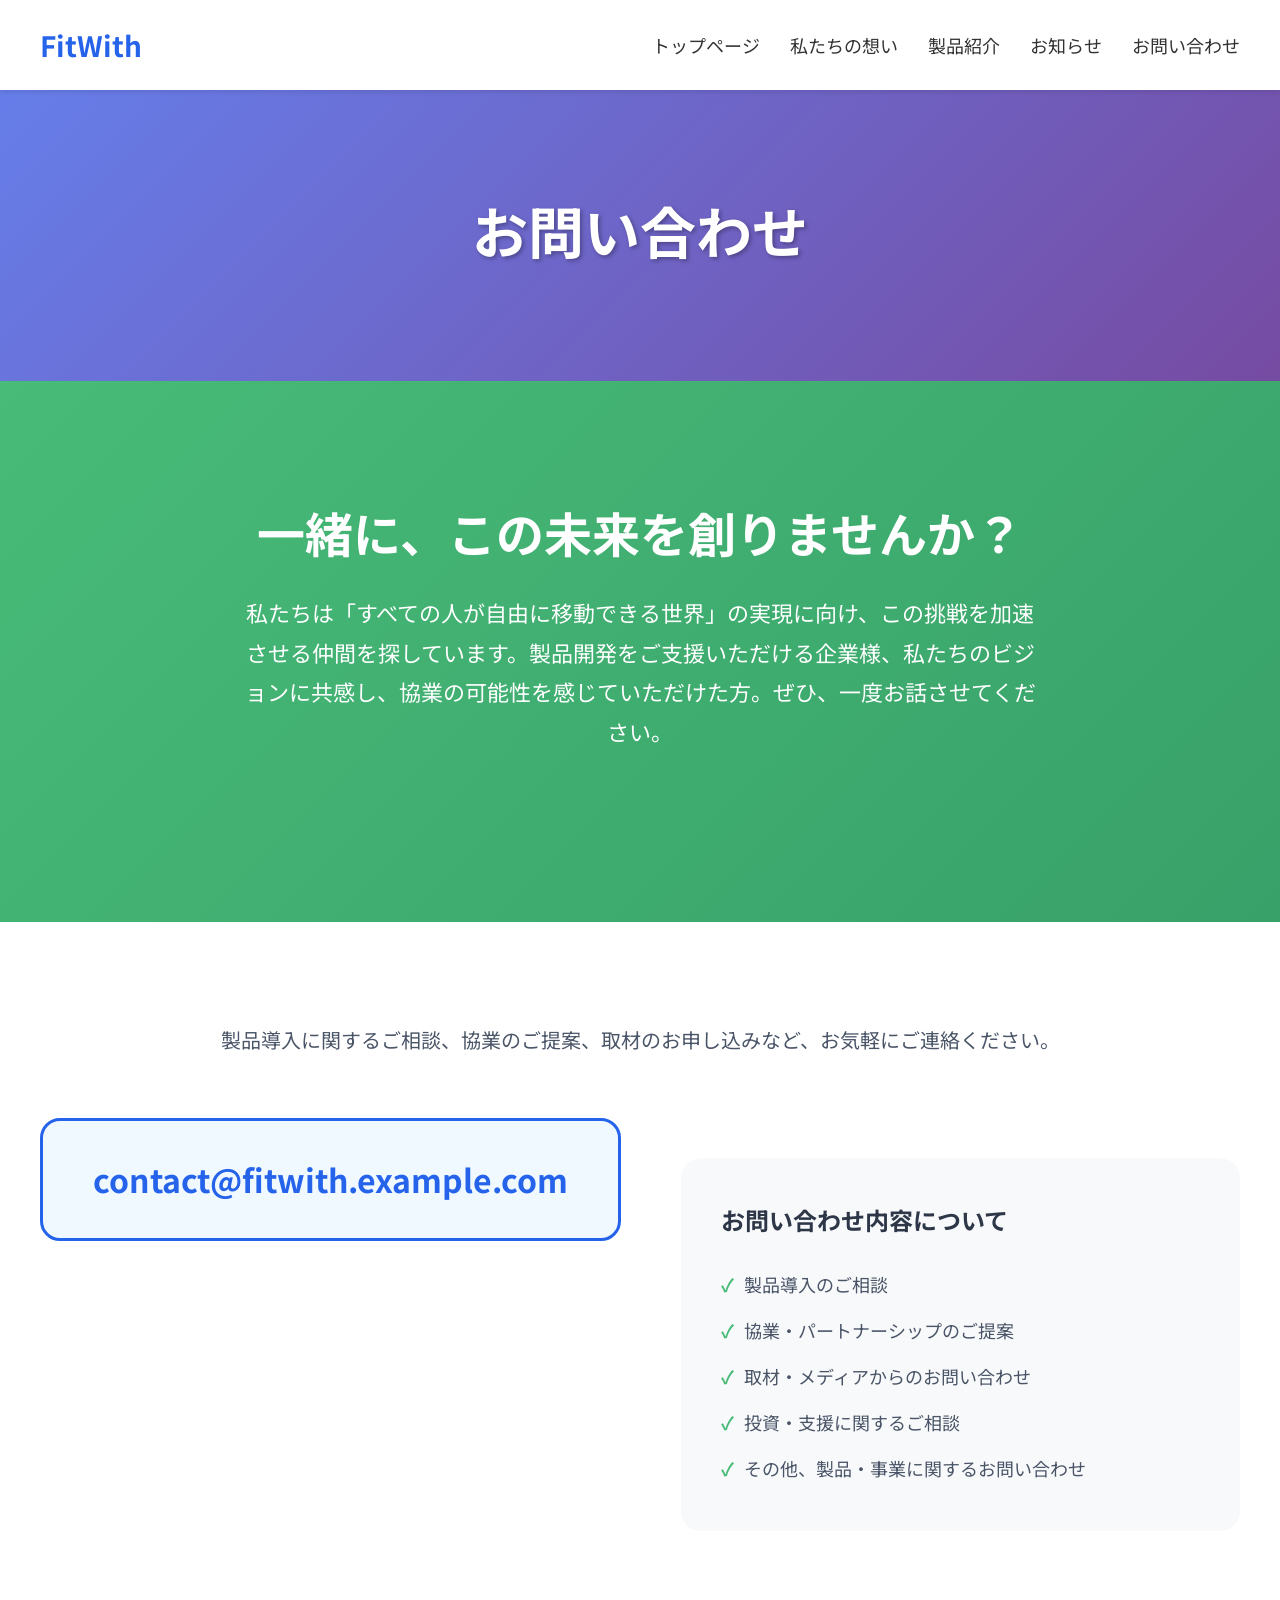
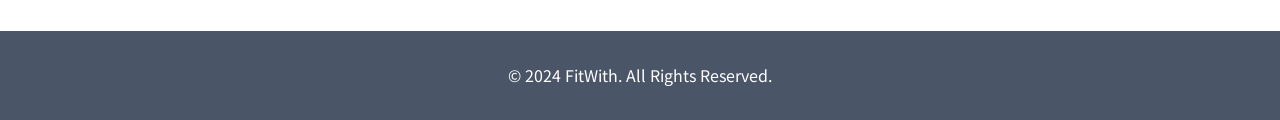
==== contact.html @ 914237af "FitWithコーポレートサイト完全リニューアル: モダン5ページ構成に移行 ### 主要な更新内容 - **5ページ構成**: index.html + mission/product/news/c" ====
<!DOCTYPE html>
<html lang="ja">
<head>
    <meta charset="UTF-8">
    <meta name="viewport" content="width=device-width, initial-scale=1.0">
    <meta name="description" content="FitWithへのお問い合わせ - 製品導入、協業、取材などお気軽にご連絡ください">
    <title>お問い合わせ | FitWith</title>

    <link rel="preconnect" href="https://fonts.googleapis.com">
    <link rel="preconnect" href="https://fonts.gstatic.com" crossorigin>
    <link href="https://fonts.googleapis.com/css2?family=Noto+Sans+JP:wght@400;700&display=swap" rel="stylesheet">

    <style>
        * {
            margin: 0;
            padding: 0;
            box-sizing: border-box;
        }

        body {
            font-family: 'Noto Sans JP', sans-serif;
            line-height: 1.8;
            color: #333;
            background-color: #ffffff;
        }

        header {
            background-color: #ffffff;
            padding: 20px 40px;
            box-shadow: 0 2px 5px rgba(0, 0, 0, 0.1);
            position: fixed;
            width: 100%;
            top: 0;
            z-index: 1000;
        }

        .header-container {
            max-width: 1200px;
            margin: 0 auto;
            display: flex;
            justify-content: space-between;
            align-items: center;
        }

        .logo {
            font-size: 28px;
            font-weight: bold;
            color: #2563eb;
            text-decoration: none;
        }

        nav ul {
            list-style: none;
            display: flex;
            gap: 30px;
        }

        nav a {
            text-decoration: none;
            color: #333;
            font-size: 18px;
            transition: color 0.3s;
        }

        nav a:hover {
            color: #2563eb;
            transform: scale(1.05);
        }

        nav a {
            text-decoration: none;
            color: #333;
            font-size: 18px;
            transition: color 0.3s, transform 0.3s;
        }

        main {
            margin-top: 80px;
        }

        footer {
            background-color: #4a5568;
            color: #ffffff;
            text-align: center;
            padding: 30px 20px;
            font-size: 16px;
        }

        .page-hero {
            background: linear-gradient(135deg, #667eea 0%, #764ba2 100%);
            padding: 100px 20px 80px;
            text-align: center;
            color: white;
        }

        .page-hero h1 {
            font-size: 56px;
            font-weight: bold;
            margin-bottom: 20px;
            text-shadow: 2px 2px 4px rgba(0, 0, 0, 0.3);
        }

        .cta {
            padding: 120px 20px;
            background: linear-gradient(135deg, #48bb78 0%, #38a169 100%);
            text-align: center;
        }

        .cta-container {
            max-width: 800px;
            margin: 0 auto;
        }

        .cta-title {
            font-size: 48px;
            font-weight: bold;
            color: #ffffff;
            margin-bottom: 30px;
            line-height: 1.3;
        }

        .cta-message {
            font-size: 22px;
            color: #ffffff;
            margin-bottom: 50px;
            line-height: 1.8;
        }

        .contact-section {
            padding: 100px 20px;
            background-color: #ffffff;
        }

        .contact-container {
            max-width: 1200px;
            margin: 0 auto;
            text-align: center;
        }

        .contact-layout {
            display: grid;
            grid-template-columns: 1fr 1fr;
            gap: 60px;
            align-items: start;
            margin-top: 60px;
        }

        .contact-main {
            text-align: center;
        }

        .contact-sidebar {
            text-align: left;
        }

        .contact-description {
            font-size: 20px;
            line-height: 1.8;
            color: #4a5568;
            margin-bottom: 50px;
        }

        .contact-email {
            display: inline-block;
            font-size: 32px;
            font-weight: bold;
            color: #2563eb;
            text-decoration: none;
            padding: 30px 50px;
            background-color: #f0f9ff;
            border-radius: 20px;
            border: 3px solid #2563eb;
            transition: all 0.3s;
            margin-bottom: 40px;
        }

        .contact-email:hover {
            background-color: #2563eb;
            color: #ffffff;
            transform: translateY(-3px);
            box-shadow: 0 10px 30px rgba(37, 99, 235, 0.3);
        }

        .contact-info {
            background-color: #f8f9fa;
            padding: 40px;
            border-radius: 20px;
            margin-top: 40px;
        }

        .contact-info h3 {
            font-size: 24px;
            font-weight: bold;
            color: #2d3748;
            margin-bottom: 20px;
        }

        .contact-info-list {
            list-style: none;
            font-size: 18px;
            line-height: 2;
            color: #4a5568;
        }

        .contact-info-list li {
            padding: 5px 0;
        }

        .contact-info-list li::before {
            content: "✓";
            color: #48bb78;
            font-weight: bold;
            margin-right: 10px;
        }

        @media (max-width: 768px) {
            .header-container {
                flex-direction: column;
                gap: 15px;
            }

            nav ul {
                flex-direction: column;
                text-align: center;
                gap: 15px;
            }

            main {
                margin-top: 150px;
            }

            .page-hero h1 {
                font-size: 36px;
            }

            .cta-title {
                font-size: 32px;
            }

            .cta-message {
                font-size: 18px;
            }

            .contact-email {
                font-size: 24px;
                padding: 20px 30px;
            }

            .contact-description {
                font-size: 18px;
            }

            .contact-info {
                padding: 30px 20px;
            }

            .contact-layout {
                grid-template-columns: 1fr;
                gap: 40px;
            }

            .contact-sidebar {
                text-align: center;
            }
        }

        /* スクロールアニメーション */
        .fade-in {
            opacity: 0;
            transform: translateY(30px);
            transition: opacity 0.8s ease-out, transform 0.8s ease-out;
        }
        .fade-in.is-visible {
            opacity: 1;
            transform: translateY(0);
        }
    </style>
</head>
<body>
    <header>
        <div class="header-container">
            <a href="index.html" class="logo">FitWith</a>
            <nav>
                <ul>
                    <li><a href="index.html">トップページ</a></li>
                    <li><a href="mission.html">私たちの想い</a></li>
                    <li><a href="product.html">製品紹介</a></li>
                    <li><a href="news.html">お知らせ</a></li>
                    <li><a href="contact.html">お問い合わせ</a></li>
                </ul>
            </nav>
        </div>
    </header>

    <main>
        <section class="page-hero fade-in">
            <h1>お問い合わせ</h1>
        </section>

        <section class="cta fade-in">
            <div class="cta-container">
                <h2 class="cta-title">一緒に、この未来を創りませんか？</h2>
                <p class="cta-message">
                    私たちは「すべての人が自由に移動できる世界」の実現に向け、この挑戦を加速させる仲間を探しています。製品開発をご支援いただける企業様、私たちのビジョンに共感し、協業の可能性を感じていただけた方。ぜひ、一度お話させてください。
                </p>
            </div>
        </section>

        <section class="contact-section fade-in">
            <div class="contact-container">
                <p class="contact-description">
                    製品導入に関するご相談、協業のご提案、取材のお申し込みなど、お気軽にご連絡ください。
                </p>

                <div class="contact-layout">
                    <div class="contact-main">
                        <a href="mailto:contact@fitwith.example.com" class="contact-email">
                            contact@fitwith.example.com
                        </a>
                    </div>

                    <div class="contact-sidebar">
                        <div class="contact-info">
                            <h3>お問い合わせ内容について</h3>
                            <ul class="contact-info-list">
                                <li>製品導入のご相談</li>
                                <li>協業・パートナーシップのご提案</li>
                                <li>取材・メディアからのお問い合わせ</li>
                                <li>投資・支援に関するご相談</li>
                                <li>その他、製品・事業に関するお問い合わせ</li>
                            </ul>
                        </div>
                    </div>
                </div>
            </div>
        </section>
    </main>

    <footer>
        <p>© 2024 FitWith. All Rights Reserved.</p>
    </footer>

    <script>
        document.addEventListener('DOMContentLoaded', function() {
            const targets = document.querySelectorAll('.fade-in');
            const observer = new IntersectionObserver((entries, observer) => {
                entries.forEach(entry => {
                    if (entry.isIntersecting) {
                        entry.target.classList.add('is-visible');
                        observer.unobserve(entry.target);
                    }
                });
            }, { threshold: 0.1 });
            targets.forEach(target => {
                observer.observe(target);
            });
        });
    </script>
</body>
</html>
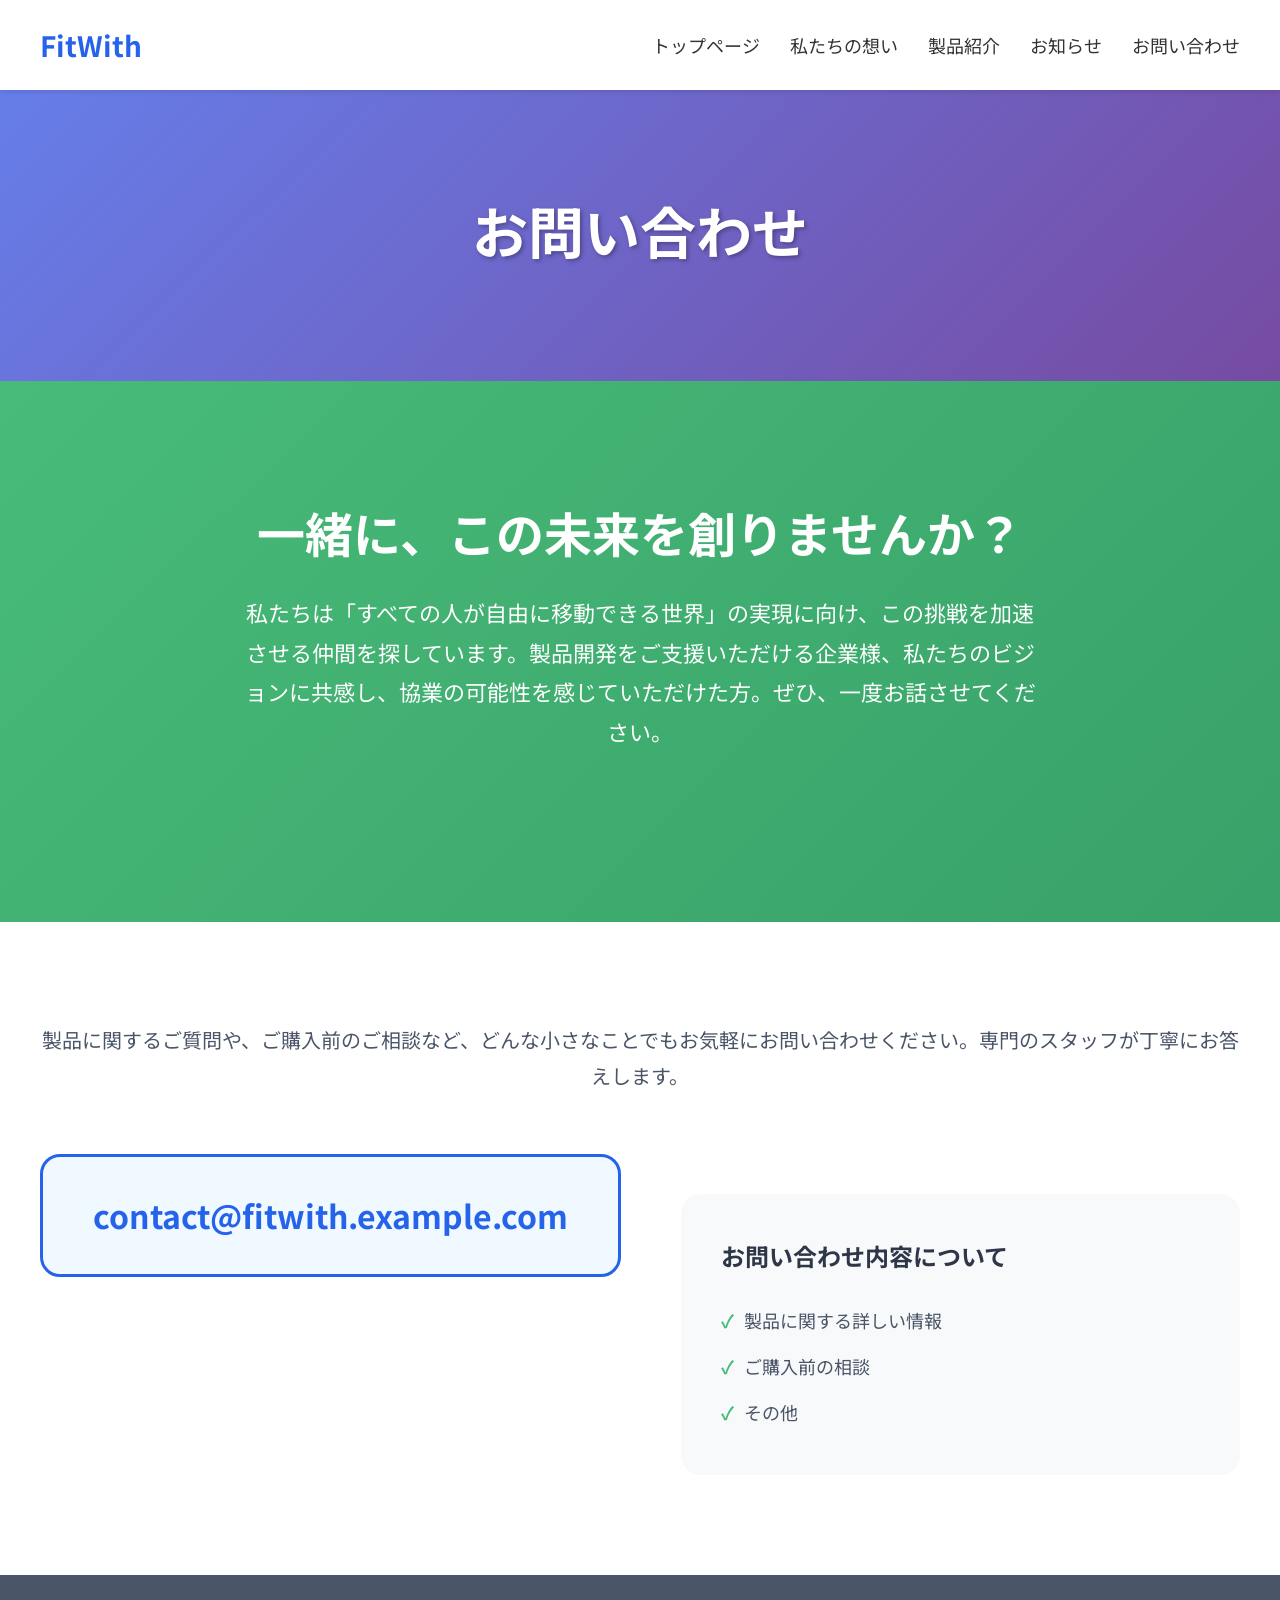
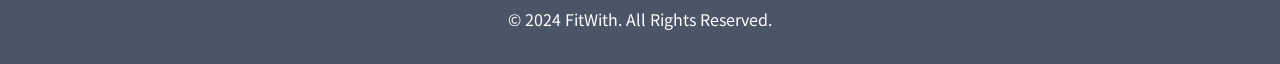
==== commit 8d9f1080: "ユーザー視点への大幅刷新: 投資家向けから顧客向けマーケティングサイトへ全面改修 - index.html: 課題提起を「悩みへの共感」に、ソリューションを「喜びの体験」に変更 - mission.h" ====
--- a/contact.html
+++ b/contact.html
@@ -309,7 +309,7 @@
         <section class="contact-section fade-in">
             <div class="contact-container">
                 <p class="contact-description">
-                    製品導入に関するご相談、協業のご提案、取材のお申し込みなど、お気軽にご連絡ください。
+                    製品に関するご質問や、ご購入前のご相談など、どんな小さなことでもお気軽にお問い合わせください。専門のスタッフが丁寧にお答えします。
                 </p>
 
                 <div class="contact-layout">
@@ -323,11 +323,9 @@
                         <div class="contact-info">
                             <h3>お問い合わせ内容について</h3>
                             <ul class="contact-info-list">
-                                <li>製品導入のご相談</li>
-                                <li>協業・パートナーシップのご提案</li>
-                                <li>取材・メディアからのお問い合わせ</li>
-                                <li>投資・支援に関するご相談</li>
-                                <li>その他、製品・事業に関するお問い合わせ</li>
+                                <li>製品に関する詳しい情報</li>
+                                <li>ご購入前の相談</li>
+                                <li>その他</li>
                             </ul>
                         </div>
                     </div>
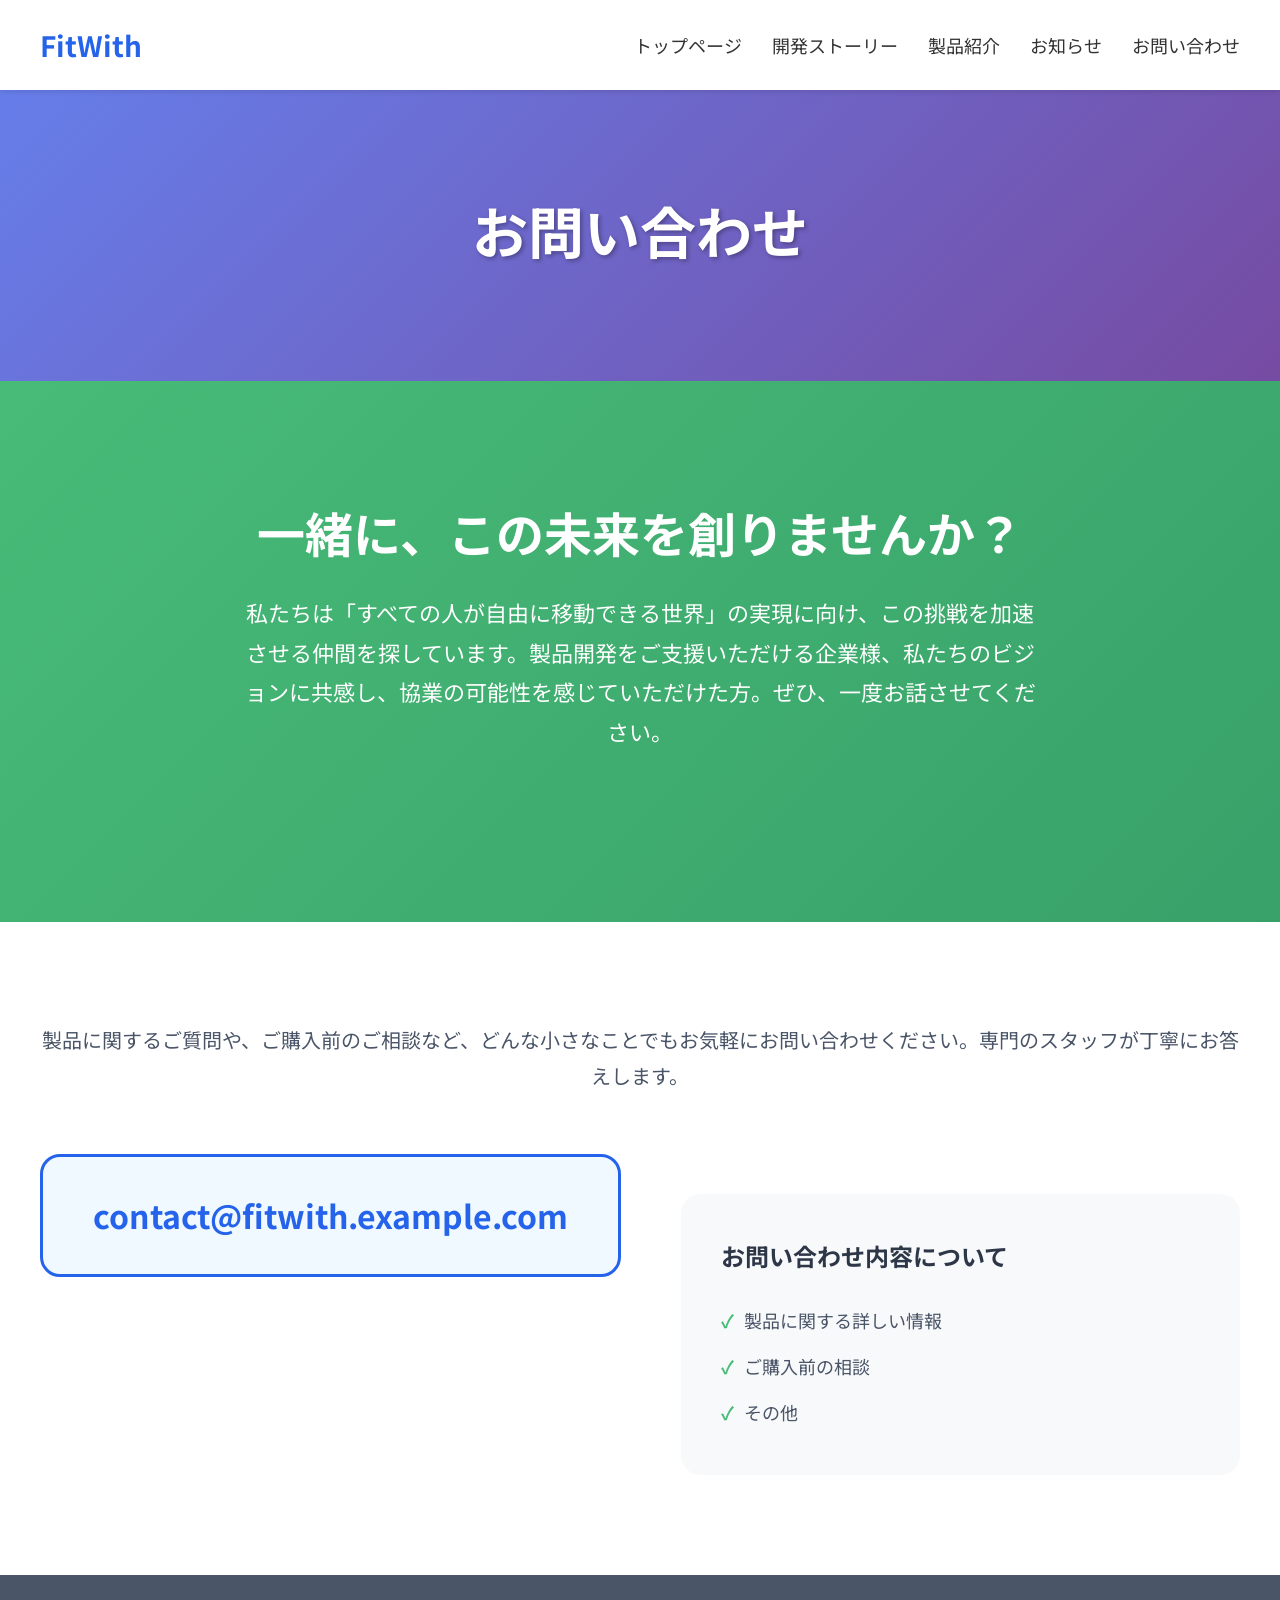
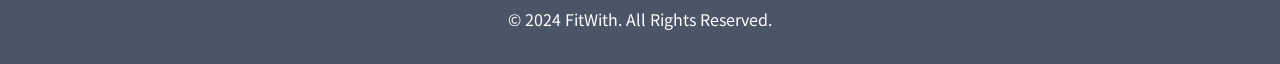
==== commit b14bc345: "サイト刷新: ナビゲーション更新と素材セットアップガイド追加 - 全HTMLファイルのナビゲーション: 「私たちの想い」→「開発ストーリー」に変更 - ASSET_SETUP.md 新規作成: 画像・" ====
--- a/contact.html
+++ b/contact.html
@@ -283,7 +283,7 @@
             <nav>
                 <ul>
                     <li><a href="index.html">トップページ</a></li>
-                    <li><a href="mission.html">私たちの想い</a></li>
+                    <li><a href="mission.html">開発ストーリー</a></li>
                     <li><a href="product.html">製品紹介</a></li>
                     <li><a href="news.html">お知らせ</a></li>
                     <li><a href="contact.html">お問い合わせ</a></li>
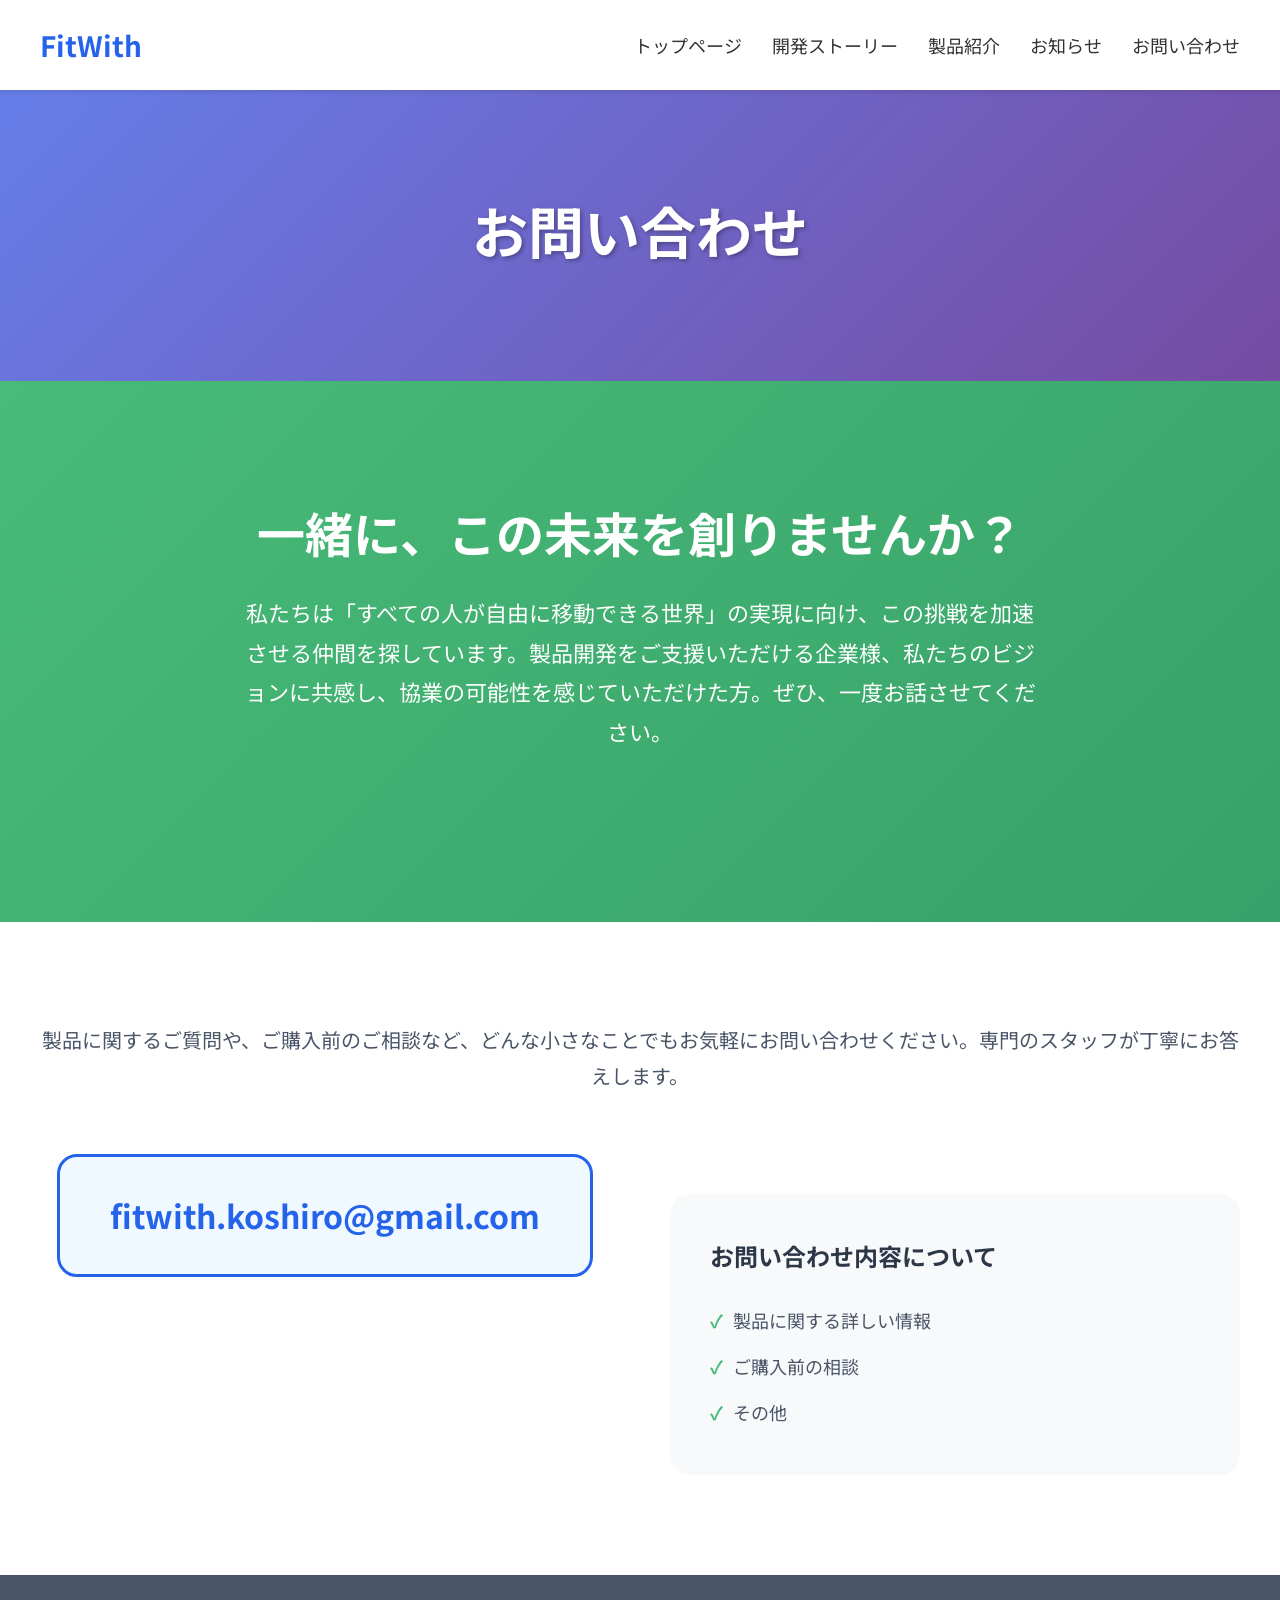
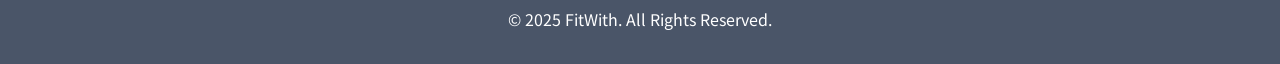
==== commit cf2e5495: "リッチメディア統合完了: 画像・動画素材をサイト全体に組み込み 【完了した作業】 - 画像素材の変換と配置:   - prototype.jpg: プロトタイプ製品写真（index.html, pro" ====
--- a/contact.html
+++ b/contact.html
@@ -314,8 +314,8 @@
 
                 <div class="contact-layout">
                     <div class="contact-main">
-                        <a href="mailto:contact@fitwith.example.com" class="contact-email">
-                            contact@fitwith.example.com
+                        <a href="mailto:fitwith.koshiro@gmail.com" class="contact-email">
+                            fitwith.koshiro@gmail.com
                         </a>
                     </div>
 
@@ -335,7 +335,7 @@
     </main>
 
     <footer>
-        <p>© 2024 FitWith. All Rights Reserved.</p>
+        <p>© 2025 FitWith. All Rights Reserved.</p>
     </footer>
 
     <script>
